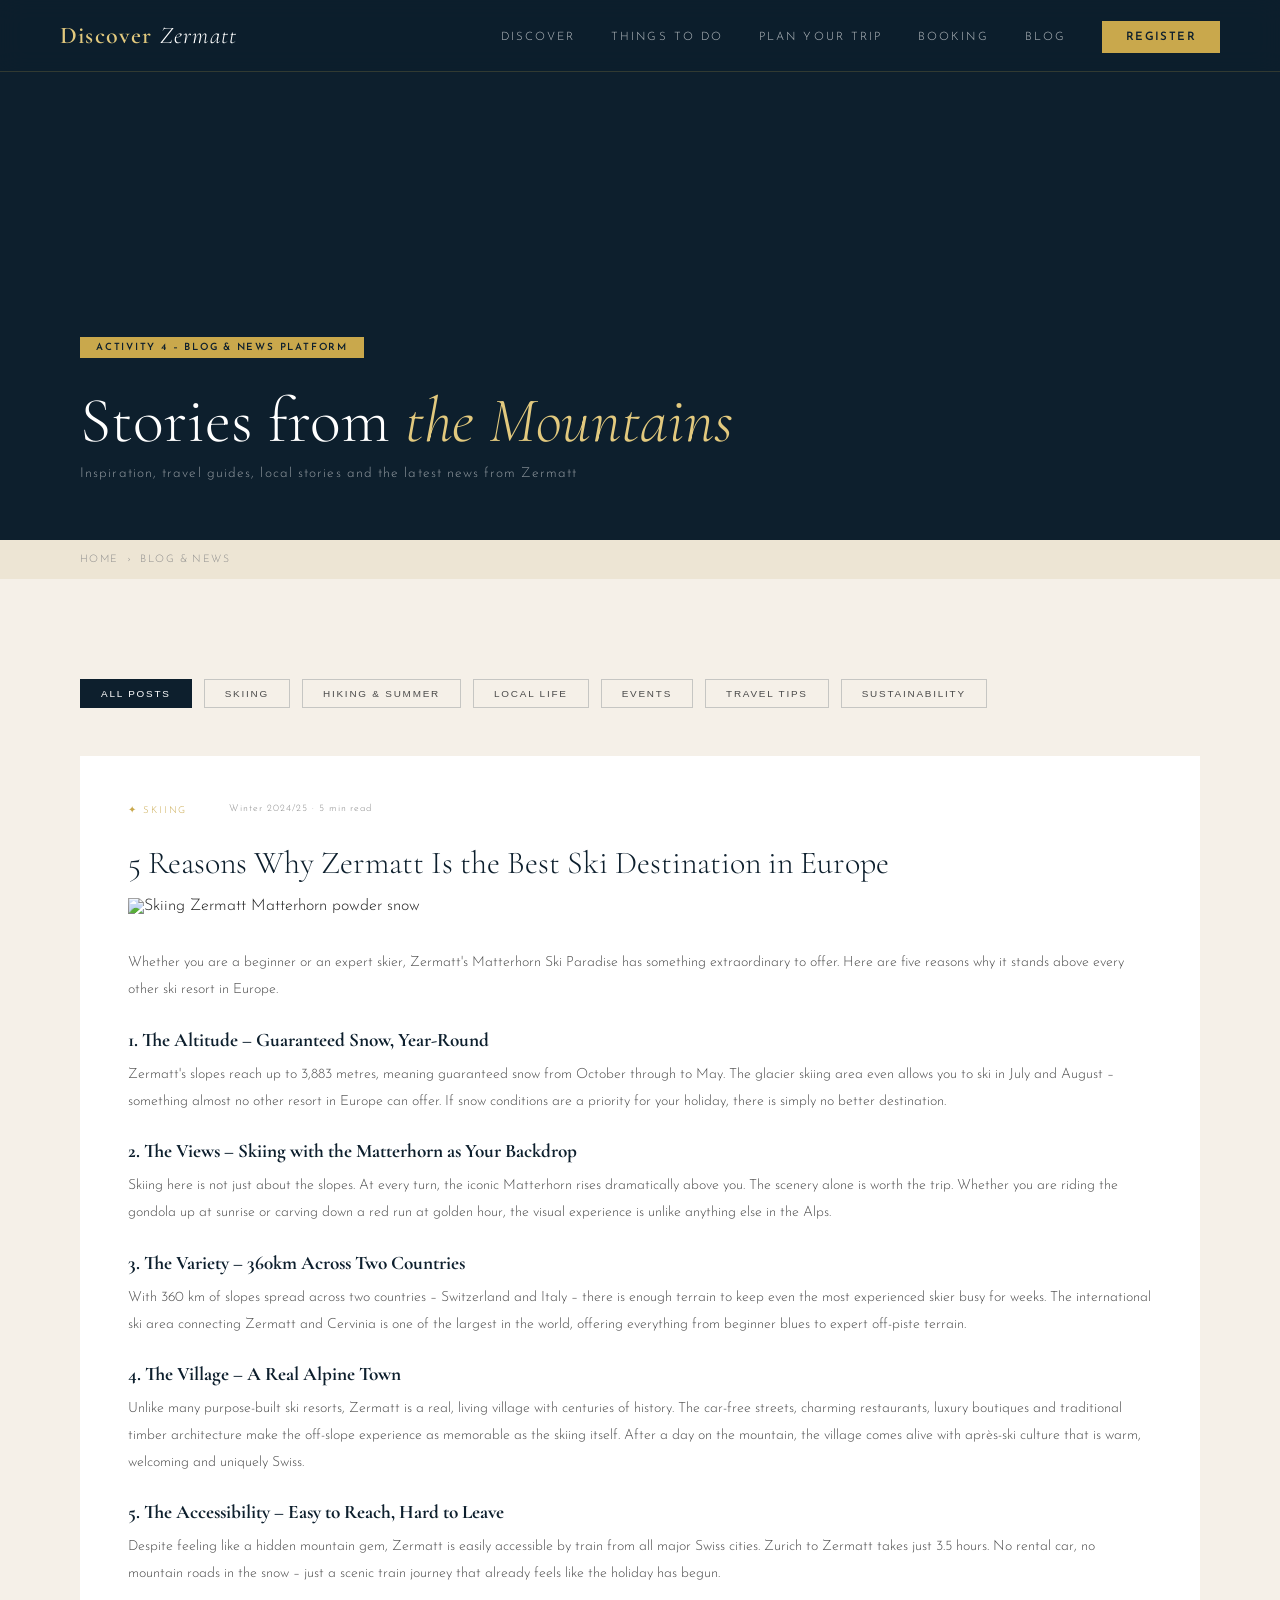
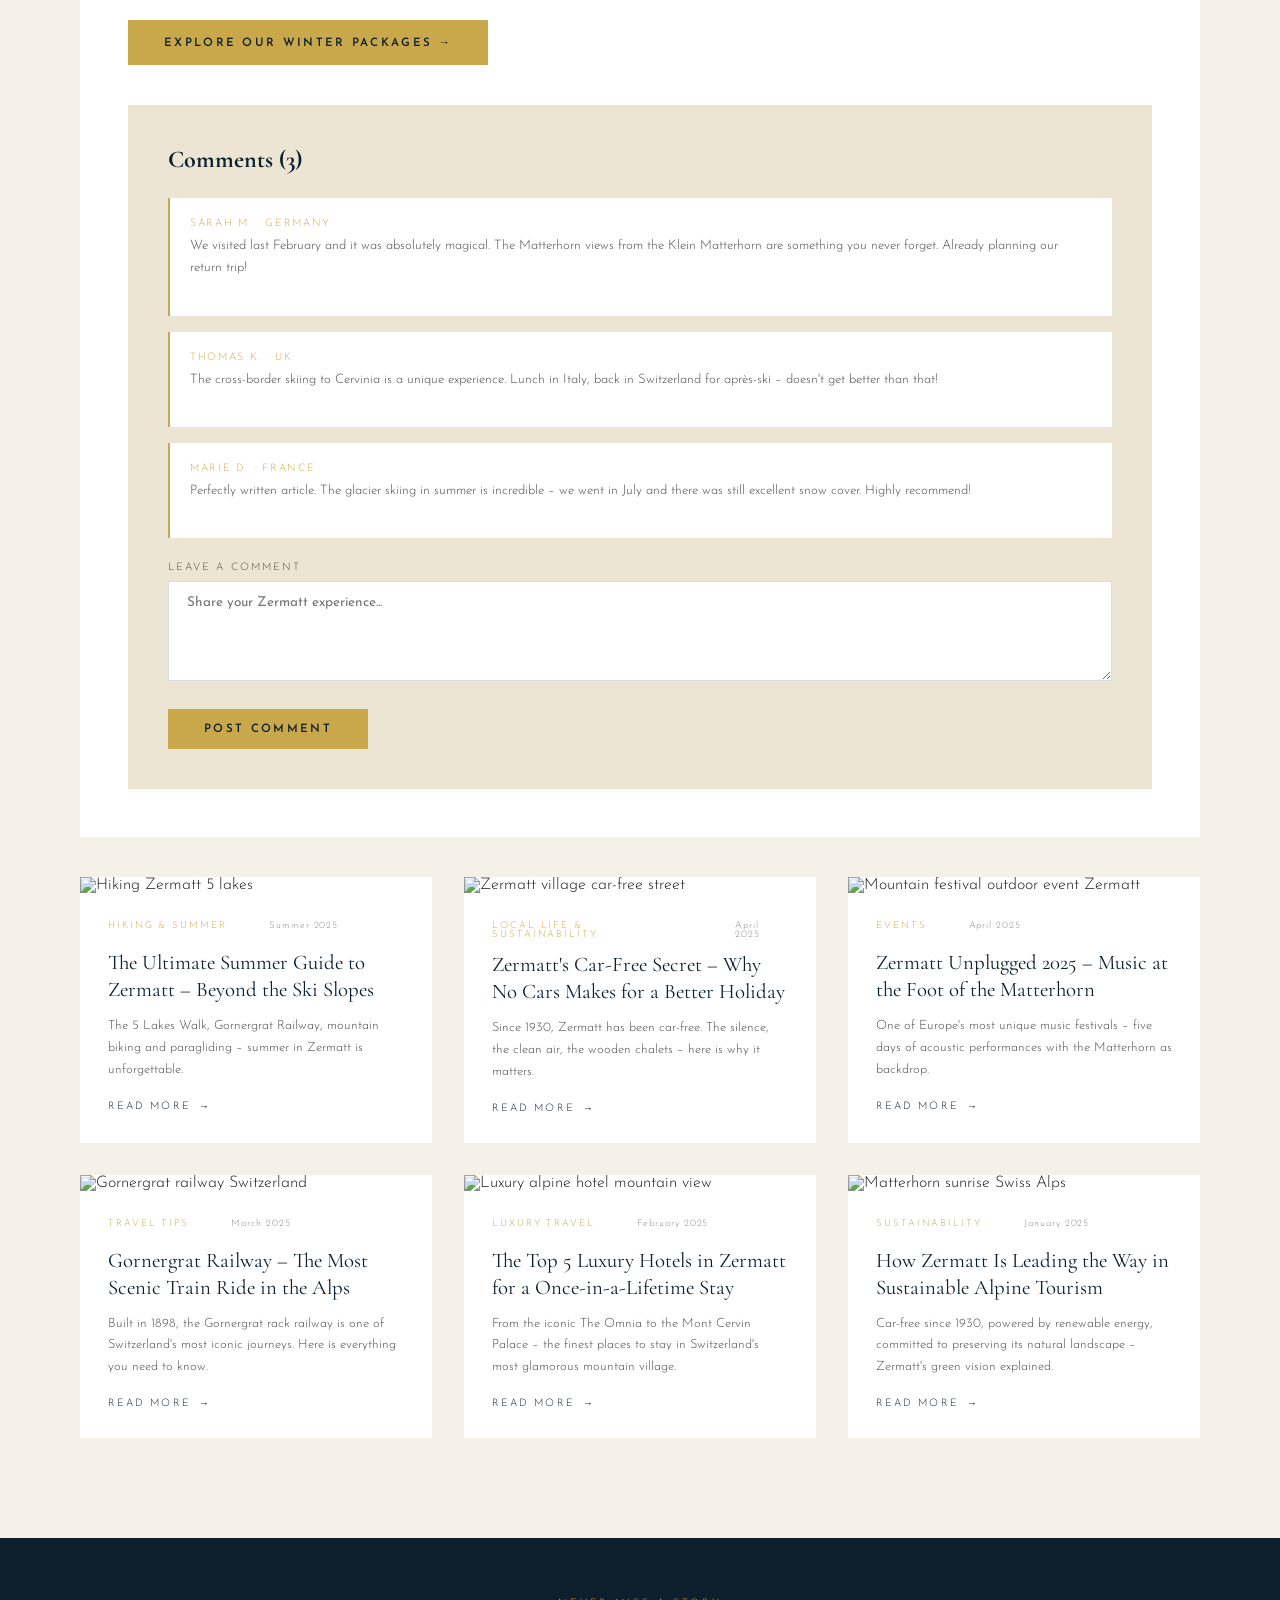
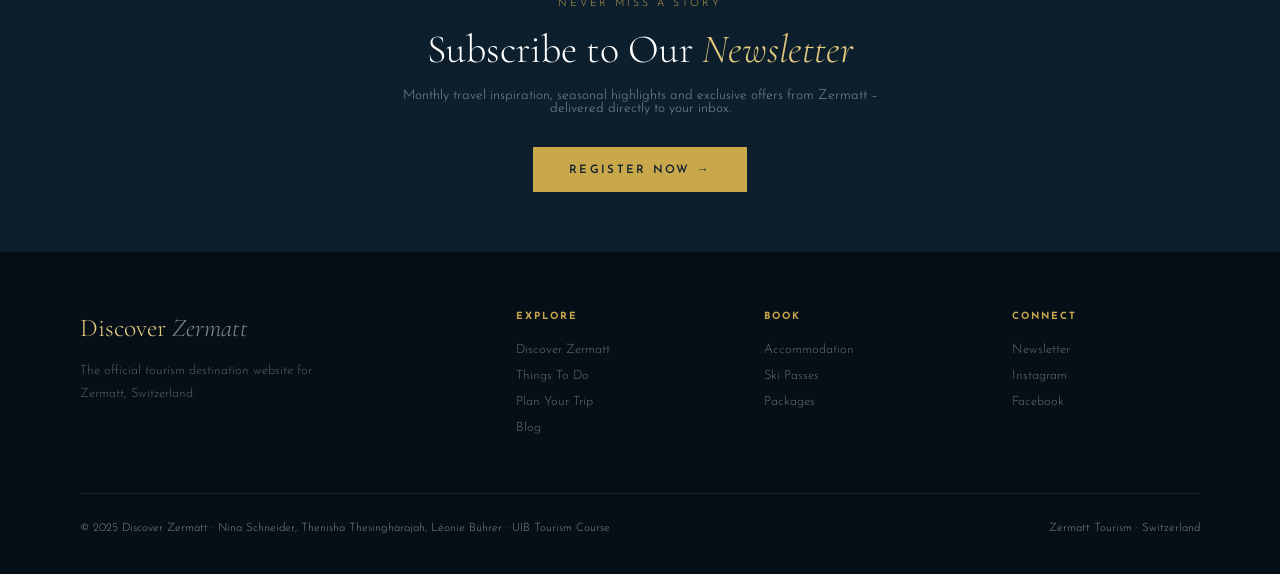
==== blog.html @ 34cbb81f "Add files via upload" ====
<!DOCTYPE html>
<html lang="en">
<head>
<meta charset="UTF-8">
<meta name="viewport" content="width=device-width, initial-scale=1.0">
<title>Blog & News – Discover Zermatt</title>
<meta name="description" content="Stories, travel guides and latest news from Zermatt. Skiing tips, hiking guides, local life and upcoming events at the foot of the Matterhorn.">
<link rel="stylesheet" href="style.css">
<style>
.blog-full { background: var(--white); padding: 48px; margin-bottom: 40px; }
.blog-full img { width: 100%; height: 380px; object-fit: cover; margin-bottom: 36px; }
.blog-full h2 { font-family: 'Cormorant Garamond', serif; font-size: 2rem; color: var(--navy); margin-bottom: 16px; line-height: 1.2; }
.blog-full .blog-meta { margin-bottom: 24px; }
.blog-full p { font-size: 0.88rem; color: var(--text-mid); line-height: 1.9; margin-bottom: 16px; max-width: none; }
.blog-full h4 { font-family: 'Cormorant Garamond', serif; font-size: 1.2rem; color: var(--navy); margin: 24px 0 10px; }
.comment-section { background: var(--cream-dark); padding: 40px; margin-top: 40px; }
.comment-section h3 { font-family: 'Cormorant Garamond', serif; font-size: 1.5rem; color: var(--navy); margin-bottom: 24px; }
.comment { padding: 20px; background: var(--white); margin-bottom: 16px; border-left: 2px solid var(--gold); }
.comment-author { font-size: 0.65rem; letter-spacing: 0.16em; text-transform: uppercase; color: var(--gold); margin-bottom: 6px; }
.comment p { font-size: 0.82rem; color: var(--text-mid); line-height: 1.7; max-width: none; }
.cat-filter { display: flex; gap: 12px; flex-wrap: wrap; margin-bottom: 48px; }
.cat-btn { padding: 8px 20px; font-size: 0.62rem; letter-spacing: 0.18em; text-transform: uppercase; border: 1px solid rgba(13,31,45,0.2); background: transparent; cursor: pointer; transition: all 0.3s; color: var(--text-mid); }
.cat-btn:hover, .cat-btn.active { background: var(--navy); color: var(--white); border-color: var(--navy); }
</style>
</head>
<body>

<nav>
  <a href="index.html" class="nav-logo">Discover <span>Zermatt</span></a>
  <ul class="nav-links">
    <li><a href="discover.html">Discover</a></li>
    <li><a href="things-to-do.html">Things To Do</a></li>
    <li><a href="plan.html">Plan Your Trip</a></li>
    <li><a href="booking.html">Booking</a></li>
    <li><a href="blog.html">Blog</a></li>
    <li><a href="register.html" class="nav-cta">Register</a></li>
  </ul>
</nav>

<div class="page-hero">
  <div class="page-hero-bg" style="background-image:url('https://images.unsplash.com/photo-1464822759023-fed622ff2c3b?w=1600&q=80');"></div>
  <div class="page-hero-overlay"></div>
  <div class="page-hero-content">
    <div class="activity-badge">Activity 4 – Blog & News Platform</div>
    <h1>Stories from <em>the Mountains</em></h1>
    <p>Inspiration, travel guides, local stories and the latest news from Zermatt</p>
  </div>
</div>

<div class="breadcrumb">
  <a href="index.html">Home</a><span>›</span>Blog & News
</div>

<section class="section section-cream">
  <!-- CATEGORY FILTERS -->
  <div class="cat-filter">
    <button class="cat-btn active">All Posts</button>
    <button class="cat-btn">Skiing</button>
    <button class="cat-btn">Hiking & Summer</button>
    <button class="cat-btn">Local Life</button>
    <button class="cat-btn">Events</button>
    <button class="cat-btn">Travel Tips</button>
    <button class="cat-btn">Sustainability</button>
  </div>

  <!-- FEATURED POST -->
  <div class="blog-full">
    <div class="blog-meta">
      <span class="blog-cat">✦ Skiing</span>&nbsp;&nbsp;
      <span class="blog-date">Winter 2024/25 · 5 min read</span>
    </div>
    <h2>5 Reasons Why Zermatt Is the Best Ski Destination in Europe</h2>
    <img src="https://images.unsplash.com/photo-1551698618-1dfe5d97d256?w=1200&q=80" alt="Skiing Zermatt Matterhorn powder snow">

    <p>Whether you are a beginner or an expert skier, Zermatt's Matterhorn Ski Paradise has something extraordinary to offer. Here are five reasons why it stands above every other ski resort in Europe.</p>

    <h4>1. The Altitude – Guaranteed Snow, Year-Round</h4>
    <p>Zermatt's slopes reach up to 3,883 metres, meaning guaranteed snow from October through to May. The glacier skiing area even allows you to ski in July and August – something almost no other resort in Europe can offer. If snow conditions are a priority for your holiday, there is simply no better destination.</p>

    <h4>2. The Views – Skiing with the Matterhorn as Your Backdrop</h4>
    <p>Skiing here is not just about the slopes. At every turn, the iconic Matterhorn rises dramatically above you. The scenery alone is worth the trip. Whether you are riding the gondola up at sunrise or carving down a red run at golden hour, the visual experience is unlike anything else in the Alps.</p>

    <h4>3. The Variety – 360km Across Two Countries</h4>
    <p>With 360 km of slopes spread across two countries – Switzerland and Italy – there is enough terrain to keep even the most experienced skier busy for weeks. The international ski area connecting Zermatt and Cervinia is one of the largest in the world, offering everything from beginner blues to expert off-piste terrain.</p>

    <h4>4. The Village – A Real Alpine Town</h4>
    <p>Unlike many purpose-built ski resorts, Zermatt is a real, living village with centuries of history. The car-free streets, charming restaurants, luxury boutiques and traditional timber architecture make the off-slope experience as memorable as the skiing itself. After a day on the mountain, the village comes alive with après-ski culture that is warm, welcoming and uniquely Swiss.</p>

    <h4>5. The Accessibility – Easy to Reach, Hard to Leave</h4>
    <p>Despite feeling like a hidden mountain gem, Zermatt is easily accessible by train from all major Swiss cities. Zurich to Zermatt takes just 3.5 hours. No rental car, no mountain roads in the snow – just a scenic train journey that already feels like the holiday has begun.</p>

    <br>
    <a href="booking.html" class="btn-primary">Explore Our Winter Packages →</a>

    <div class="comment-section">
      <h3>Comments (3)</h3>
      <div class="comment">
        <div class="comment-author">Sarah M. · Germany</div>
        <p>We visited last February and it was absolutely magical. The Matterhorn views from the Klein Matterhorn are something you never forget. Already planning our return trip!</p>
      </div>
      <div class="comment">
        <div class="comment-author">Thomas K. · UK</div>
        <p>The cross-border skiing to Cervinia is a unique experience. Lunch in Italy, back in Switzerland for après-ski – doesn't get better than that!</p>
      </div>
      <div class="comment">
        <div class="comment-author">Marie D. · France</div>
        <p>Perfectly written article. The glacier skiing in summer is incredible – we went in July and there was still excellent snow cover. Highly recommend!</p>
      </div>
      <div style="margin-top:24px;">
        <div class="form-group"><label style="color:var(--text-mid);">Leave a comment</label><textarea placeholder="Share your Zermatt experience..." style="height:100px;width:100%;padding:14px 18px;border:1px solid rgba(13,31,45,0.15);font-family:'Josefin Sans',sans-serif;font-size:0.85rem;outline:none;resize:vertical;"></textarea></div>
        <button class="btn-submit" style="max-width:200px;padding:14px 32px;">Post Comment</button>
      </div>
    </div>
  </div>

  <!-- BLOG GRID -->
  <div class="grid-3">
    <div class="blog-card">
      <img src="https://images.unsplash.com/photo-1464822759023-fed622ff2c3b?w=600&q=80" alt="Hiking Zermatt 5 lakes">
      <div class="blog-body">
        <div class="blog-meta"><span class="blog-cat">Hiking & Summer</span>&nbsp;&nbsp;<span class="blog-date">Summer 2025</span></div>
        <h3>The Ultimate Summer Guide to Zermatt – Beyond the Ski Slopes</h3>
        <p>The 5 Lakes Walk, Gornergrat Railway, mountain biking and paragliding – summer in Zermatt is unforgettable.</p>
        <a href="#" class="read-more">Read More</a>
      </div>
    </div>

    <div class="blog-card">
      <img src="https://images.unsplash.com/photo-1531210483974-4f8205d03263?w=600&q=80" alt="Zermatt village car-free street">
      <div class="blog-body">
        <div class="blog-meta"><span class="blog-cat">Local Life & Sustainability</span>&nbsp;&nbsp;<span class="blog-date">April 2025</span></div>
        <h3>Zermatt's Car-Free Secret – Why No Cars Makes for a Better Holiday</h3>
        <p>Since 1930, Zermatt has been car-free. The silence, the clean air, the wooden chalets – here is why it matters.</p>
        <a href="#" class="read-more">Read More</a>
      </div>
    </div>

    <div class="blog-card">
      <img src="https://images.unsplash.com/photo-1429962714451-bb934ecdc4ec?w=600&q=80" alt="Mountain festival outdoor event Zermatt">
      <div class="blog-body">
        <div class="blog-meta"><span class="blog-cat">Events</span>&nbsp;&nbsp;<span class="blog-date">April 2025</span></div>
        <h3>Zermatt Unplugged 2025 – Music at the Foot of the Matterhorn</h3>
        <p>One of Europe's most unique music festivals – five days of acoustic performances with the Matterhorn as backdrop.</p>
        <a href="#" class="read-more">Read More</a>
      </div>
    </div>

    <div class="blog-card">
      <img src="https://images.unsplash.com/photo-1544198365-f5d60b6d8190?w=600&q=80" alt="Gornergrat railway Switzerland">
      <div class="blog-body">
        <div class="blog-meta"><span class="blog-cat">Travel Tips</span>&nbsp;&nbsp;<span class="blog-date">March 2025</span></div>
        <h3>Gornergrat Railway – The Most Scenic Train Ride in the Alps</h3>
        <p>Built in 1898, the Gornergrat rack railway is one of Switzerland's most iconic journeys. Here is everything you need to know.</p>
        <a href="#" class="read-more">Read More</a>
      </div>
    </div>

    <div class="blog-card">
      <img src="https://images.unsplash.com/photo-1542314831-068cd1dbfeeb?w=600&q=80" alt="Luxury alpine hotel mountain view">
      <div class="blog-body">
        <div class="blog-meta"><span class="blog-cat">Luxury Travel</span>&nbsp;&nbsp;<span class="blog-date">February 2025</span></div>
        <h3>The Top 5 Luxury Hotels in Zermatt for a Once-in-a-Lifetime Stay</h3>
        <p>From the iconic The Omnia to the Mont Cervin Palace – the finest places to stay in Switzerland's most glamorous mountain village.</p>
        <a href="#" class="read-more">Read More</a>
      </div>
    </div>

    <div class="blog-card">
      <img src="https://images.unsplash.com/photo-1506905925346-21bda4d32df4?w=600&q=80" alt="Matterhorn sunrise Swiss Alps">
      <div class="blog-body">
        <div class="blog-meta"><span class="blog-cat">Sustainability</span>&nbsp;&nbsp;<span class="blog-date">January 2025</span></div>
        <h3>How Zermatt Is Leading the Way in Sustainable Alpine Tourism</h3>
        <p>Car-free since 1930, powered by renewable energy, committed to preserving its natural landscape – Zermatt's green vision explained.</p>
        <a href="#" class="read-more">Read More</a>
      </div>
    </div>
  </div>
</section>

<!-- NEWSLETTER SIGNUP IN BLOG -->
<section style="background:var(--navy);padding:60px 80px;text-align:center;">
  <div style="font-size:0.65rem;letter-spacing:0.28em;text-transform:uppercase;color:var(--gold);margin-bottom:16px;">Never Miss a Story</div>
  <h2 style="font-family:'Cormorant Garamond',serif;font-size:2.5rem;color:var(--white);font-weight:300;margin-bottom:16px;">Subscribe to Our <em style="font-style:italic;color:var(--gold-light);">Newsletter</em></h2>
  <p style="color:rgba(255,255,255,0.5);font-size:0.85rem;margin-bottom:32px;max-width:500px;margin-left:auto;margin-right:auto;">Monthly travel inspiration, seasonal highlights and exclusive offers from Zermatt – delivered directly to your inbox.</p>
  <a href="register.html" class="btn-primary">Register Now →</a>
</section>

<footer>
  <div class="footer-grid">
    <div><div class="footer-brand">Discover <span>Zermatt</span></div><p class="footer-desc">The official tourism destination website for Zermatt, Switzerland.</p></div>
    <div class="footer-col"><h4>Explore</h4><ul><li><a href="discover.html">Discover Zermatt</a></li><li><a href="things-to-do.html">Things To Do</a></li><li><a href="plan.html">Plan Your Trip</a></li><li><a href="blog.html">Blog</a></li></ul></div>
    <div class="footer-col"><h4>Book</h4><ul><li><a href="booking.html">Accommodation</a></li><li><a href="booking.html">Ski Passes</a></li><li><a href="booking.html">Packages</a></li></ul></div>
    <div class="footer-col"><h4>Connect</h4><ul><li><a href="register.html">Newsletter</a></li><li><a href="#">Instagram</a></li><li><a href="#">Facebook</a></li></ul></div>
  </div>
  <div class="footer-bottom">
    <span>© 2025 Discover Zermatt · Nina Schneider, Thenisha Thesingharajah, Léonie Bührer · UIB Tourism Course</span>
    <span>Zermatt Tourism · Switzerland</span>
  </div>
</footer>

<script>
document.querySelectorAll('.cat-btn').forEach(btn => {
  btn.addEventListener('click', function() {
    document.querySelectorAll('.cat-btn').forEach(b => b.classList.remove('active'));
    this.classList.add('active');
  });
});
</script>

</body>
</html>
---- style.css ----
@import url('https://fonts.googleapis.com/css2?family=Cormorant+Garamond:ital,wght@0,300;0,400;0,600;1,300;1,400&family=Josefin+Sans:wght@200;300;400;600&display=swap');

:root {
  --navy: #0d1f2d;
  --navy-mid: #1a3348;
  --navy-light: #254a66;
  --gold: #c9a84c;
  --gold-light: #e2c97e;
  --cream: #f5f0e8;
  --cream-dark: #ede5d4;
  --white: #ffffff;
  --text-dark: #1a1a1a;
  --text-mid: #4a4a4a;
  --text-light: #8a8a8a;
}

* { margin: 0; padding: 0; box-sizing: border-box; }

html { scroll-behavior: smooth; }

body {
  font-family: 'Josefin Sans', sans-serif;
  font-weight: 300;
  background: var(--cream);
  color: var(--text-dark);
  overflow-x: hidden;
}

/* NAV */
nav {
  position: fixed;
  top: 0; left: 0; right: 0;
  z-index: 1000;
  padding: 0 60px;
  height: 72px;
  display: flex;
  align-items: center;
  justify-content: space-between;
  background: rgba(13, 31, 45, 0.92);
  backdrop-filter: blur(12px);
  border-bottom: 1px solid rgba(201, 168, 76, 0.2);
}

.nav-logo {
  font-family: 'Cormorant Garamond', serif;
  font-size: 1.5rem;
  font-weight: 600;
  color: var(--gold-light);
  text-decoration: none;
  letter-spacing: 0.05em;
}

.nav-logo span {
  color: var(--white);
  font-weight: 300;
  font-style: italic;
}

.nav-links {
  display: flex;
  gap: 36px;
  list-style: none;
}

.nav-links a {
  color: rgba(255,255,255,0.75);
  text-decoration: none;
  font-size: 0.72rem;
  letter-spacing: 0.18em;
  text-transform: uppercase;
  transition: color 0.3s;
}

.nav-links a:hover { color: var(--gold-light); }

.nav-cta {
  background: var(--gold);
  color: var(--navy) !important;
  padding: 10px 24px;
  font-weight: 600 !important;
  letter-spacing: 0.12em !important;
  transition: background 0.3s !important;
}

.nav-cta:hover { background: var(--gold-light) !important; color: var(--navy) !important; }

/* HERO */
.hero {
  height: 100vh;
  min-height: 700px;
  position: relative;
  display: flex;
  align-items: center;
  overflow: hidden;
  background: var(--navy);
}

.hero-bg {
  position: absolute;
  inset: 0;
  background: url('https://images.unsplash.com/photo-1531210483974-4f8205d03263?w=1800&q=80') center/cover;
  opacity: 0.45;
  transform: scale(1.05);
  animation: slowZoom 20s ease-in-out infinite alternate;
}

@keyframes slowZoom {
  from { transform: scale(1.0); }
  to { transform: scale(1.08); }
}

.hero-overlay {
  position: absolute;
  inset: 0;
  background: linear-gradient(135deg, rgba(13,31,45,0.85) 0%, rgba(13,31,45,0.3) 60%, transparent 100%);
}

.hero-content {
  position: relative;
  z-index: 2;
  padding: 0 80px;
  max-width: 750px;
  animation: fadeUp 1.2s ease both;
}

@keyframes fadeUp {
  from { opacity: 0; transform: translateY(40px); }
  to { opacity: 1; transform: translateY(0); }
}

.hero-label {
  font-size: 0.7rem;
  letter-spacing: 0.28em;
  text-transform: uppercase;
  color: var(--gold);
  margin-bottom: 20px;
  display: flex;
  align-items: center;
  gap: 12px;
}

.hero-label::before {
  content: '';
  display: block;
  width: 40px;
  height: 1px;
  background: var(--gold);
}

.hero h1 {
  font-family: 'Cormorant Garamond', serif;
  font-size: clamp(3.5rem, 7vw, 6rem);
  font-weight: 300;
  color: var(--white);
  line-height: 1.0;
  margin-bottom: 8px;
}

.hero h1 em {
  font-style: italic;
  color: var(--gold-light);
}

.hero-sub {
  font-family: 'Cormorant Garamond', serif;
  font-size: 1.3rem;
  color: rgba(255,255,255,0.6);
  font-style: italic;
  margin-bottom: 36px;
  letter-spacing: 0.06em;
}

.hero-tags {
  display: flex;
  gap: 16px;
  margin-bottom: 48px;
  flex-wrap: wrap;
}

.hero-tag {
  font-size: 0.65rem;
  letter-spacing: 0.2em;
  text-transform: uppercase;
  color: rgba(255,255,255,0.55);
  border: 1px solid rgba(255,255,255,0.2);
  padding: 7px 16px;
}

.btn-primary {
  display: inline-flex;
  align-items: center;
  gap: 12px;
  background: var(--gold);
  color: var(--navy);
  padding: 16px 36px;
  font-family: 'Josefin Sans', sans-serif;
  font-size: 0.72rem;
  font-weight: 600;
  letter-spacing: 0.2em;
  text-transform: uppercase;
  text-decoration: none;
  transition: all 0.3s;
}

.btn-primary:hover {
  background: var(--gold-light);
  transform: translateX(4px);
}

.btn-secondary {
  display: inline-flex;
  align-items: center;
  gap: 12px;
  background: transparent;
  color: var(--white);
  padding: 16px 36px;
  font-family: 'Josefin Sans', sans-serif;
  font-size: 0.72rem;
  font-weight: 400;
  letter-spacing: 0.2em;
  text-transform: uppercase;
  text-decoration: none;
  border: 1px solid rgba(255,255,255,0.4);
  transition: all 0.3s;
}

.btn-secondary:hover {
  border-color: var(--gold);
  color: var(--gold-light);
}

.hero-scroll {
  position: absolute;
  bottom: 40px;
  left: 80px;
  display: flex;
  align-items: center;
  gap: 16px;
  color: rgba(255,255,255,0.4);
  font-size: 0.62rem;
  letter-spacing: 0.24em;
  text-transform: uppercase;
  z-index: 2;
}

.scroll-line {
  width: 1px;
  height: 40px;
  background: rgba(255,255,255,0.3);
  animation: scrollAnim 2s ease-in-out infinite;
}

@keyframes scrollAnim {
  0%, 100% { transform: scaleY(1); opacity: 0.3; }
  50% { transform: scaleY(0.6); opacity: 0.8; }
}

/* SECTIONS */
.section {
  padding: 100px 80px;
}

.section-sm {
  padding: 60px 80px;
}

.section-dark {
  background: var(--navy);
  color: var(--white);
}

.section-mid {
  background: var(--navy-mid);
  color: var(--white);
}

.section-cream {
  background: var(--cream);
}

.section-cream-dark {
  background: var(--cream-dark);
}

.section-label {
  font-size: 0.65rem;
  letter-spacing: 0.28em;
  text-transform: uppercase;
  color: var(--gold);
  margin-bottom: 16px;
  display: flex;
  align-items: center;
  gap: 12px;
}

.section-label::before {
  content: '';
  display: block;
  width: 32px;
  height: 1px;
  background: var(--gold);
}

.section h2 {
  font-family: 'Cormorant Garamond', serif;
  font-size: clamp(2.2rem, 4vw, 3.5rem);
  font-weight: 300;
  line-height: 1.1;
  margin-bottom: 24px;
}

.section h2 em {
  font-style: italic;
  color: var(--gold);
}

.section-dark h2 em { color: var(--gold-light); }

.section p {
  font-size: 0.9rem;
  line-height: 1.9;
  color: var(--text-mid);
  max-width: 660px;
  margin-bottom: 16px;
}

.section-dark p, .section-mid p { color: rgba(255,255,255,0.65); }

/* GRID LAYOUTS */
.grid-2 {
  display: grid;
  grid-template-columns: 1fr 1fr;
  gap: 60px;
  align-items: center;
}

.grid-3 {
  display: grid;
  grid-template-columns: repeat(3, 1fr);
  gap: 32px;
}

.grid-4 {
  display: grid;
  grid-template-columns: repeat(4, 1fr);
  gap: 24px;
}

/* CARDS */
.card {
  background: var(--white);
  overflow: hidden;
  transition: transform 0.3s, box-shadow 0.3s;
}

.card:hover {
  transform: translateY(-6px);
  box-shadow: 0 20px 60px rgba(13,31,45,0.12);
}

.card-img {
  width: 100%;
  height: 220px;
  object-fit: cover;
  display: block;
}

.card-body {
  padding: 28px;
}

.card-label {
  font-size: 0.62rem;
  letter-spacing: 0.22em;
  text-transform: uppercase;
  color: var(--gold);
  margin-bottom: 10px;
}

.card h3 {
  font-family: 'Cormorant Garamond', serif;
  font-size: 1.4rem;
  font-weight: 400;
  margin-bottom: 12px;
  color: var(--navy);
}

.card p {
  font-size: 0.82rem;
  line-height: 1.7;
  color: var(--text-mid);
  max-width: none;
}

.card-dark {
  background: var(--navy-mid);
}

.card-dark h3 { color: var(--white); }
.card-dark p { color: rgba(255,255,255,0.6); }

/* IMAGE with GOLD FRAME effect */
.img-frame {
  position: relative;
}

.img-frame img {
  width: 100%;
  height: 500px;
  object-fit: cover;
  display: block;
}

.img-frame::before {
  content: '';
  position: absolute;
  top: -16px;
  left: -16px;
  right: 16px;
  bottom: 16px;
  border: 1px solid var(--gold);
  z-index: -1;
  opacity: 0.4;
}

/* DIVIDER */
.gold-divider {
  width: 60px;
  height: 1px;
  background: var(--gold);
  margin: 32px 0;
}

/* BOOKING BOXES */
.booking-box {
  background: var(--white);
  border-left: 3px solid var(--gold);
  padding: 32px;
  margin-bottom: 24px;
}

.booking-box h3 {
  font-family: 'Cormorant Garamond', serif;
  font-size: 1.4rem;
  color: var(--navy);
  margin-bottom: 12px;
}

.booking-box p {
  font-size: 0.85rem;
  color: var(--text-mid);
  line-height: 1.7;
  margin-bottom: 16px;
}

.btn-book {
  display: inline-flex;
  align-items: center;
  gap: 8px;
  background: var(--navy);
  color: var(--white);
  padding: 12px 28px;
  font-size: 0.68rem;
  letter-spacing: 0.18em;
  text-transform: uppercase;
  text-decoration: none;
  transition: background 0.3s;
}

.btn-book:hover { background: var(--gold); color: var(--navy); }

/* PACKAGE CARDS */
.package-card {
  background: var(--navy-mid);
  color: var(--white);
  padding: 40px 32px;
  position: relative;
  overflow: hidden;
  transition: transform 0.3s;
}

.package-card:hover { transform: translateY(-6px); }

.package-card::before {
  content: '';
  position: absolute;
  top: 0; left: 0; right: 0;
  height: 3px;
  background: var(--gold);
}

.package-card.featured::before {
  background: linear-gradient(90deg, var(--gold), var(--gold-light));
}

.package-name {
  font-size: 0.62rem;
  letter-spacing: 0.24em;
  text-transform: uppercase;
  color: var(--gold);
  margin-bottom: 16px;
}

.package-card h3 {
  font-family: 'Cormorant Garamond', serif;
  font-size: 1.5rem;
  color: var(--white);
  margin-bottom: 20px;
}

.package-price {
  font-family: 'Cormorant Garamond', serif;
  font-size: 2.2rem;
  color: var(--gold-light);
  margin-bottom: 24px;
}

.package-price span {
  font-family: 'Josefin Sans', sans-serif;
  font-size: 0.75rem;
  color: rgba(255,255,255,0.5);
  letter-spacing: 0.1em;
}

.package-features {
  list-style: none;
  margin-bottom: 32px;
}

.package-features li {
  font-size: 0.8rem;
  color: rgba(255,255,255,0.65);
  padding: 8px 0;
  border-bottom: 1px solid rgba(255,255,255,0.08);
  display: flex;
  align-items: center;
  gap: 10px;
}

.package-features li::before {
  content: '✦';
  color: var(--gold);
  font-size: 0.55rem;
}

/* FORM */
.form-group {
  margin-bottom: 24px;
}

.form-group label {
  display: block;
  font-size: 0.65rem;
  letter-spacing: 0.2em;
  text-transform: uppercase;
  color: var(--text-mid);
  margin-bottom: 8px;
}

.form-group input,
.form-group select,
.form-group textarea {
  width: 100%;
  padding: 14px 18px;
  background: var(--white);
  border: 1px solid rgba(13,31,45,0.15);
  font-family: 'Josefin Sans', sans-serif;
  font-size: 0.85rem;
  color: var(--text-dark);
  outline: none;
  transition: border-color 0.3s;
}

.form-group input:focus,
.form-group select:focus,
.form-group textarea:focus {
  border-color: var(--gold);
}

.form-grid-2 {
  display: grid;
  grid-template-columns: 1fr 1fr;
  gap: 20px;
}

.checkbox-group {
  display: flex;
  flex-wrap: wrap;
  gap: 10px;
}

.checkbox-item {
  display: flex;
  align-items: center;
  gap: 8px;
  font-size: 0.78rem;
  cursor: pointer;
}

.checkbox-item input { width: auto; }

.btn-submit {
  background: var(--gold);
  color: var(--navy);
  padding: 18px 48px;
  font-family: 'Josefin Sans', sans-serif;
  font-size: 0.72rem;
  font-weight: 600;
  letter-spacing: 0.2em;
  text-transform: uppercase;
  border: none;
  cursor: pointer;
  transition: all 0.3s;
  width: 100%;
}

.btn-submit:hover { background: var(--gold-light); }

/* BLOG */
.blog-card {
  background: var(--white);
  overflow: hidden;
  transition: transform 0.3s;
}

.blog-card:hover { transform: translateY(-4px); }

.blog-card img {
  width: 100%;
  height: 240px;
  object-fit: cover;
}

.blog-body {
  padding: 28px;
}

.blog-meta {
  display: flex;
  gap: 16px;
  margin-bottom: 12px;
}

.blog-cat {
  font-size: 0.6rem;
  letter-spacing: 0.2em;
  text-transform: uppercase;
  color: var(--gold);
}

.blog-date {
  font-size: 0.6rem;
  letter-spacing: 0.1em;
  color: var(--text-light);
}

.blog-card h3 {
  font-family: 'Cormorant Garamond', serif;
  font-size: 1.3rem;
  font-weight: 400;
  color: var(--navy);
  margin-bottom: 12px;
  line-height: 1.3;
}

.blog-card p {
  font-size: 0.8rem;
  color: var(--text-mid);
  line-height: 1.7;
  margin-bottom: 20px;
}

.read-more {
  font-size: 0.65rem;
  letter-spacing: 0.2em;
  text-transform: uppercase;
  color: var(--navy);
  text-decoration: none;
  display: flex;
  align-items: center;
  gap: 8px;
  transition: color 0.3s;
}

.read-more:hover { color: var(--gold); }
.read-more::after { content: '→'; }

/* PRICE TABLE */
.price-table {
  width: 100%;
  border-collapse: collapse;
  font-size: 0.85rem;
}

.price-table th {
  background: var(--navy);
  color: var(--gold-light);
  padding: 14px 20px;
  text-align: left;
  font-size: 0.65rem;
  letter-spacing: 0.18em;
  text-transform: uppercase;
  font-weight: 400;
}

.price-table td {
  padding: 14px 20px;
  border-bottom: 1px solid rgba(13,31,45,0.08);
  color: var(--text-mid);
}

.price-table tr:nth-child(even) td { background: rgba(13,31,45,0.02); }

.price-highlight {
  color: var(--navy);
  font-weight: 600;
}

/* STATS BAR */
.stats-bar {
  display: grid;
  grid-template-columns: repeat(4, 1fr);
  background: var(--gold);
}

.stat {
  padding: 40px 32px;
  text-align: center;
  border-right: 1px solid rgba(13,31,45,0.1);
}

.stat:last-child { border-right: none; }

.stat-number {
  font-family: 'Cormorant Garamond', serif;
  font-size: 3rem;
  font-weight: 600;
  color: var(--navy);
  line-height: 1;
  margin-bottom: 8px;
}

.stat-label {
  font-size: 0.65rem;
  letter-spacing: 0.18em;
  text-transform: uppercase;
  color: rgba(13,31,45,0.6);
}

/* FOOTER */
footer {
  background: #060f17;
  color: rgba(255,255,255,0.5);
  padding: 60px 80px 40px;
}

.footer-grid {
  display: grid;
  grid-template-columns: 2fr 1fr 1fr 1fr;
  gap: 60px;
  margin-bottom: 48px;
}

.footer-brand {
  font-family: 'Cormorant Garamond', serif;
  font-size: 1.6rem;
  color: var(--gold-light);
  margin-bottom: 16px;
}

.footer-brand span { color: rgba(255,255,255,0.5); font-style: italic; font-weight: 300; }

.footer-desc {
  font-size: 0.8rem;
  line-height: 1.8;
  color: rgba(255,255,255,0.35);
  max-width: 280px;
}

.footer-col h4 {
  font-size: 0.62rem;
  letter-spacing: 0.2em;
  text-transform: uppercase;
  color: var(--gold);
  margin-bottom: 20px;
}

.footer-col ul { list-style: none; }

.footer-col ul li {
  margin-bottom: 10px;
}

.footer-col ul a {
  color: rgba(255,255,255,0.4);
  text-decoration: none;
  font-size: 0.8rem;
  transition: color 0.3s;
}

.footer-col ul a:hover { color: var(--gold-light); }

.footer-bottom {
  border-top: 1px solid rgba(255,255,255,0.08);
  padding-top: 28px;
  display: flex;
  justify-content: space-between;
  align-items: center;
  font-size: 0.72rem;
}

/* PAGE HERO (smaller) */
.page-hero {
  height: 60vh;
  min-height: 400px;
  position: relative;
  display: flex;
  align-items: flex-end;
  padding-bottom: 60px;
  overflow: hidden;
  background: var(--navy);
}

.page-hero-bg {
  position: absolute;
  inset: 0;
  background-size: cover;
  background-position: center;
  opacity: 0.4;
}

.page-hero-overlay {
  position: absolute;
  inset: 0;
  background: linear-gradient(to top, rgba(13,31,45,0.9) 0%, rgba(13,31,45,0.2) 100%);
}

.page-hero-content {
  position: relative;
  z-index: 2;
  padding: 0 80px;
  animation: fadeUp 0.8s ease both;
}

.page-hero-content h1 {
  font-family: 'Cormorant Garamond', serif;
  font-size: clamp(2.5rem, 5vw, 4.5rem);
  font-weight: 300;
  color: var(--white);
  margin-bottom: 8px;
}

.page-hero-content h1 em {
  font-style: italic;
  color: var(--gold-light);
}

.page-hero-content p {
  font-size: 0.85rem;
  color: rgba(255,255,255,0.55);
  letter-spacing: 0.08em;
  max-width: none;
}

/* BREADCRUMB */
.breadcrumb {
  background: var(--cream-dark);
  padding: 14px 80px;
  font-size: 0.65rem;
  letter-spacing: 0.14em;
  text-transform: uppercase;
  color: var(--text-light);
}

.breadcrumb a {
  color: var(--text-light);
  text-decoration: none;
}

.breadcrumb a:hover { color: var(--gold); }

.breadcrumb span { margin: 0 8px; }

/* HIGHLIGHT BOX */
.highlight-box {
  background: var(--navy);
  color: var(--white);
  padding: 48px;
  position: relative;
}

.highlight-box::before {
  content: '';
  position: absolute;
  top: 0; left: 0;
  width: 4px;
  height: 100%;
  background: var(--gold);
}

.highlight-box h3 {
  font-family: 'Cormorant Garamond', serif;
  font-size: 1.6rem;
  margin-bottom: 16px;
  color: var(--gold-light);
}

.highlight-box p {
  color: rgba(255,255,255,0.65);
  font-size: 0.85rem;
  line-height: 1.8;
}

/* ACTIVITY BADGE */
.activity-badge {
  display: inline-flex;
  align-items: center;
  gap: 8px;
  background: var(--gold);
  color: var(--navy);
  padding: 6px 16px;
  font-size: 0.62rem;
  font-weight: 600;
  letter-spacing: 0.18em;
  text-transform: uppercase;
  margin-bottom: 24px;
}

/* LIST STYLED */
.styled-list {
  list-style: none;
  padding: 0;
}

.styled-list li {
  padding: 12px 0;
  border-bottom: 1px solid rgba(13,31,45,0.08);
  font-size: 0.85rem;
  color: var(--text-mid);
  display: flex;
  align-items: flex-start;
  gap: 12px;
  line-height: 1.6;
}

.styled-list li::before {
  content: '✦';
  color: var(--gold);
  font-size: 0.55rem;
  margin-top: 4px;
  flex-shrink: 0;
}

.section-dark .styled-list li {
  border-bottom-color: rgba(255,255,255,0.08);
  color: rgba(255,255,255,0.65);
}

/* RESPONSIVE */
@media (max-width: 1024px) {
  nav { padding: 0 32px; }
  .hero-content { padding: 0 40px; }
  .section { padding: 80px 40px; }
  .section-sm { padding: 48px 40px; }
  .page-hero-content { padding: 0 40px; }
  .breadcrumb { padding: 14px 40px; }
  .grid-2 { grid-template-columns: 1fr; gap: 40px; }
  .grid-3 { grid-template-columns: 1fr 1fr; }
  .grid-4 { grid-template-columns: 1fr 1fr; }
  .stats-bar { grid-template-columns: repeat(2, 1fr); }
  .footer-grid { grid-template-columns: 1fr 1fr; gap: 40px; }
  .nav-links { display: none; }
}

@media (max-width: 640px) {
  .hero-content { padding: 0 24px; }
  .section { padding: 60px 24px; }
  .grid-3 { grid-template-columns: 1fr; }
  .grid-4 { grid-template-columns: 1fr; }
  .form-grid-2 { grid-template-columns: 1fr; }
  .stats-bar { grid-template-columns: 1fr 1fr; }
  .footer-grid { grid-template-columns: 1fr; }
  .footer-bottom { flex-direction: column; gap: 12px; text-align: center; }
}
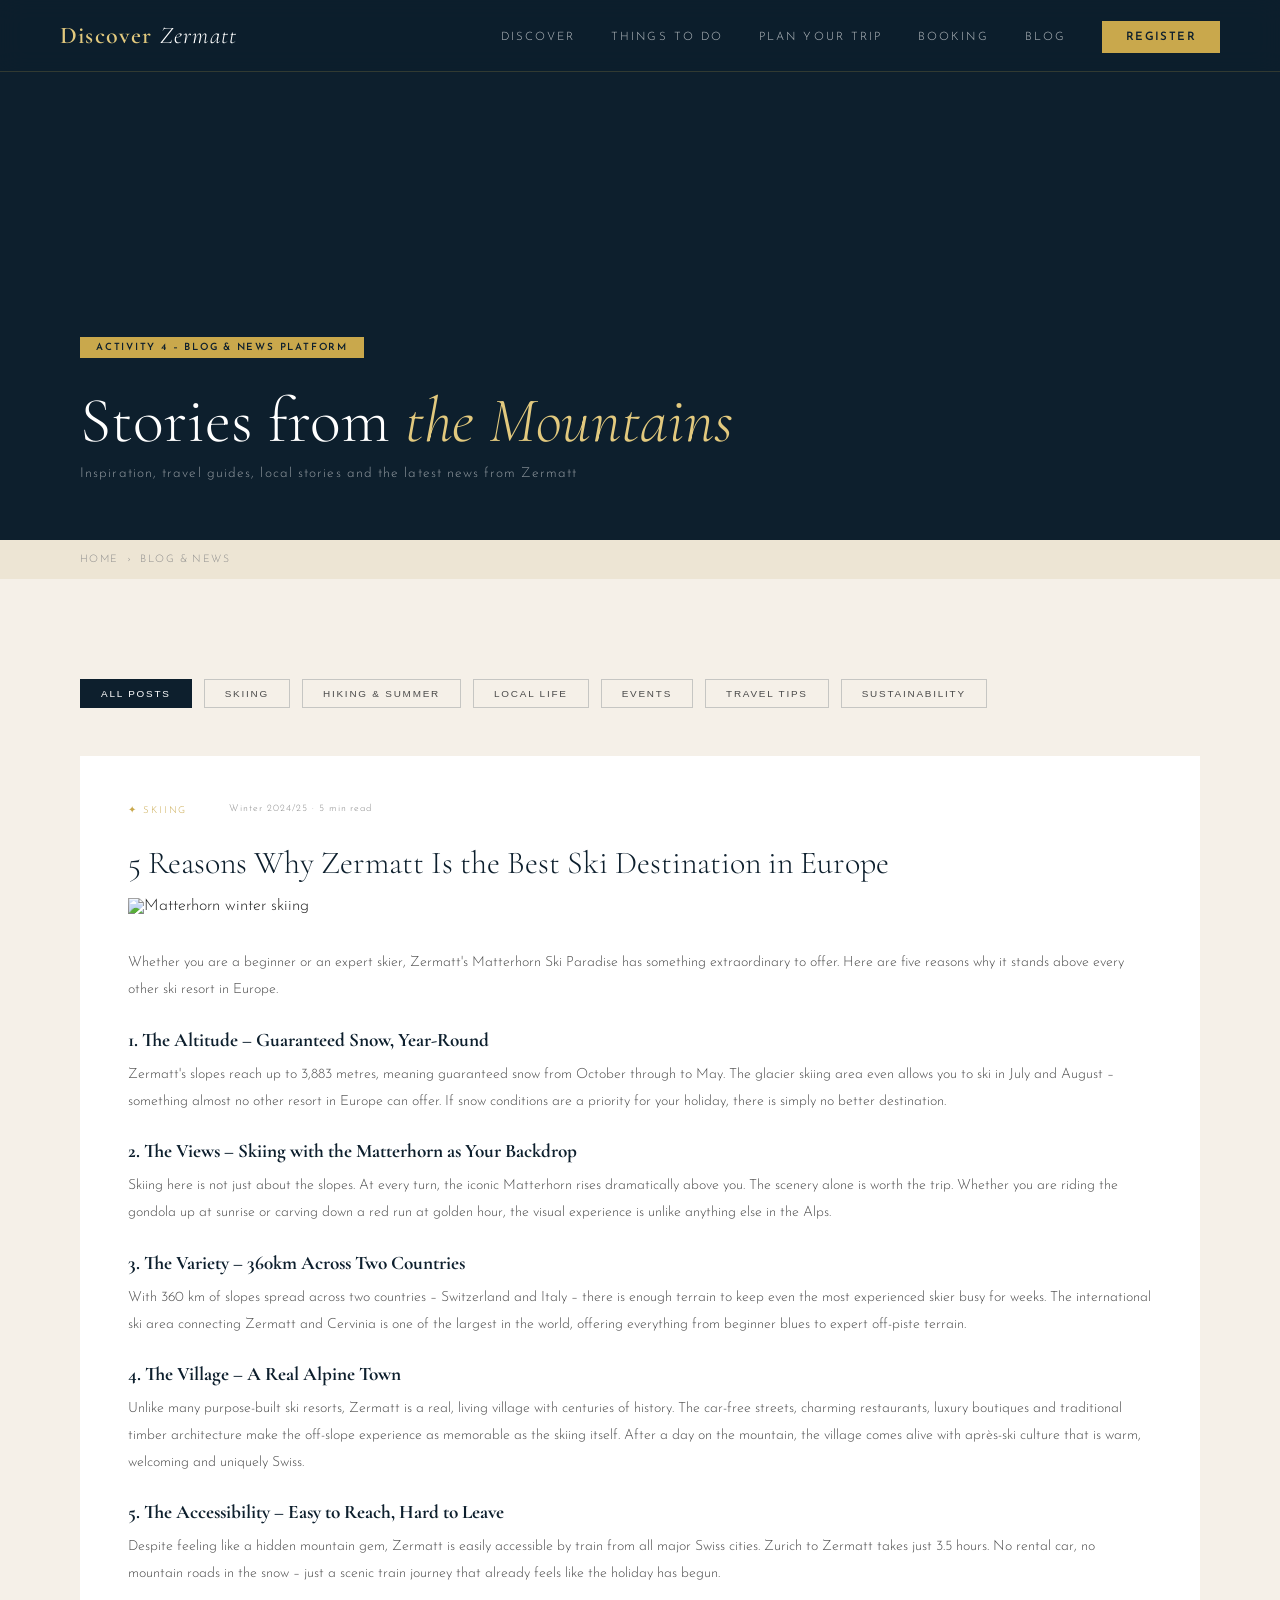
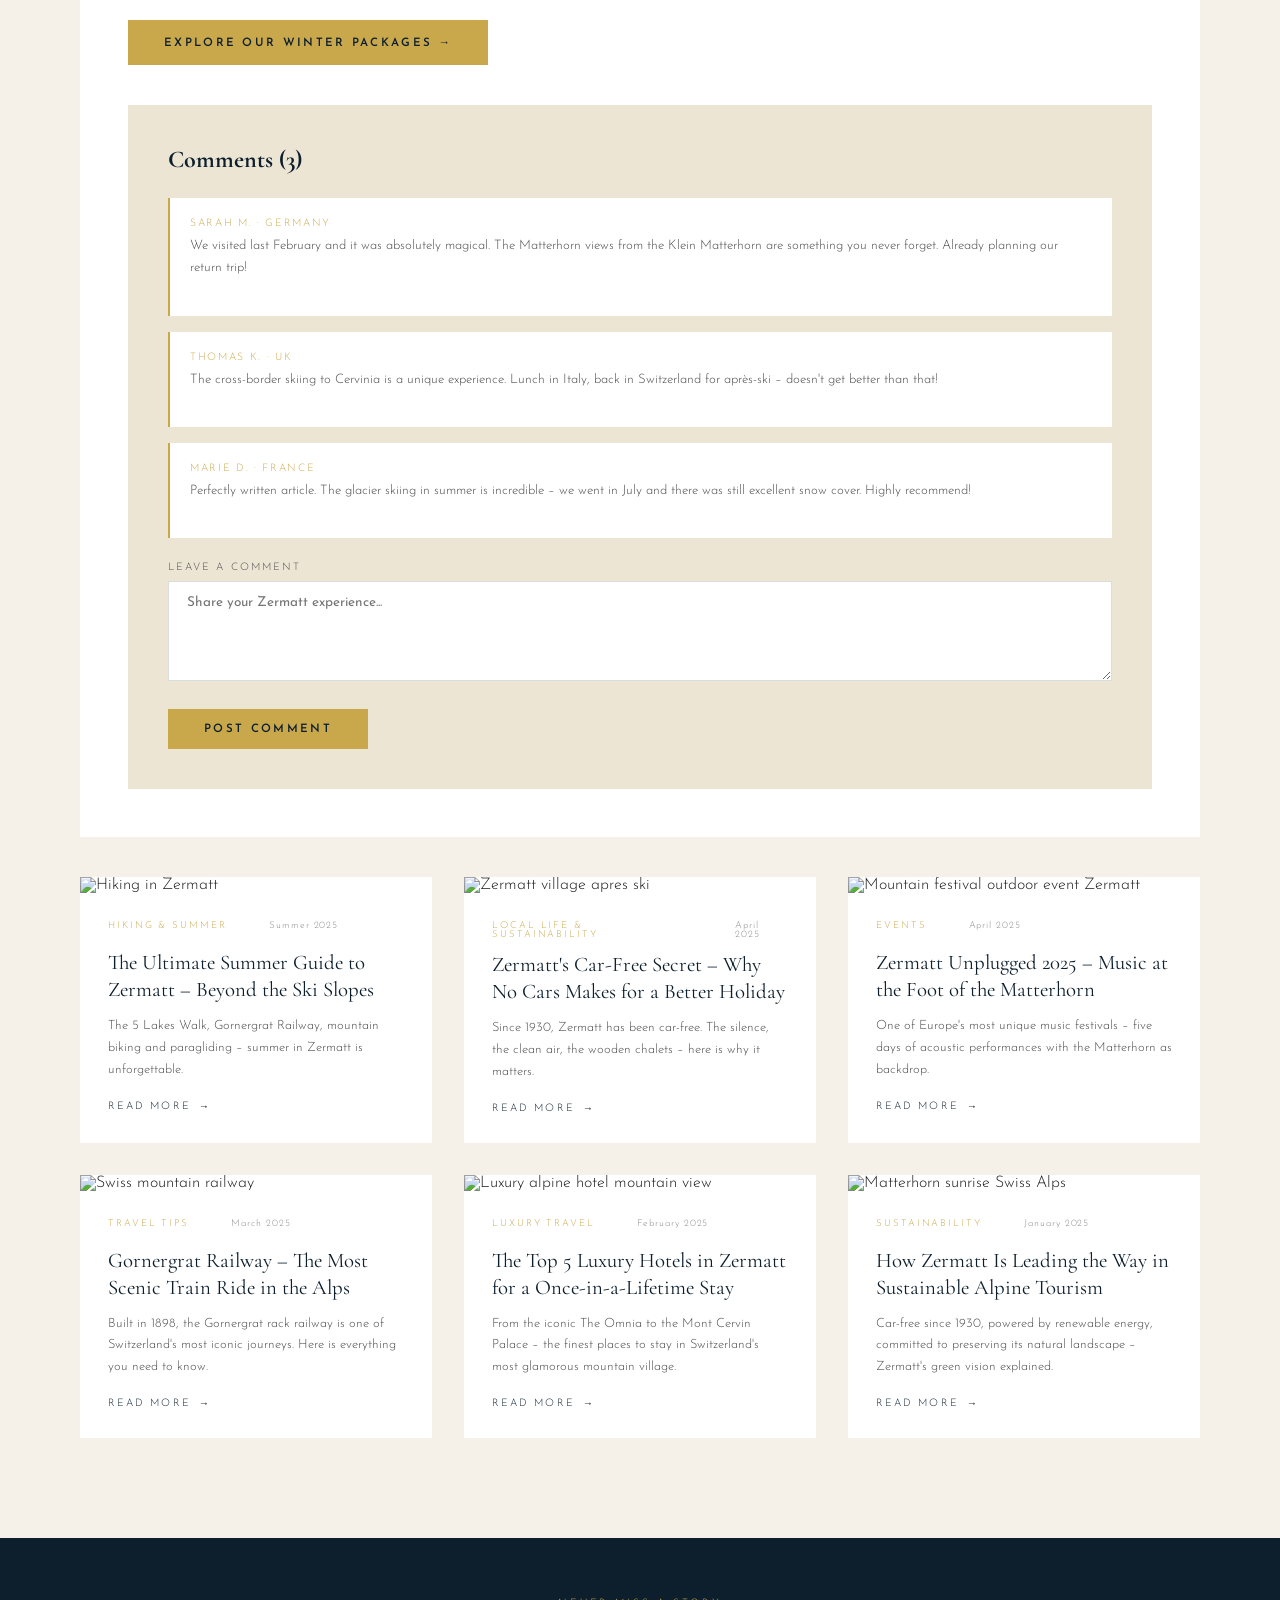
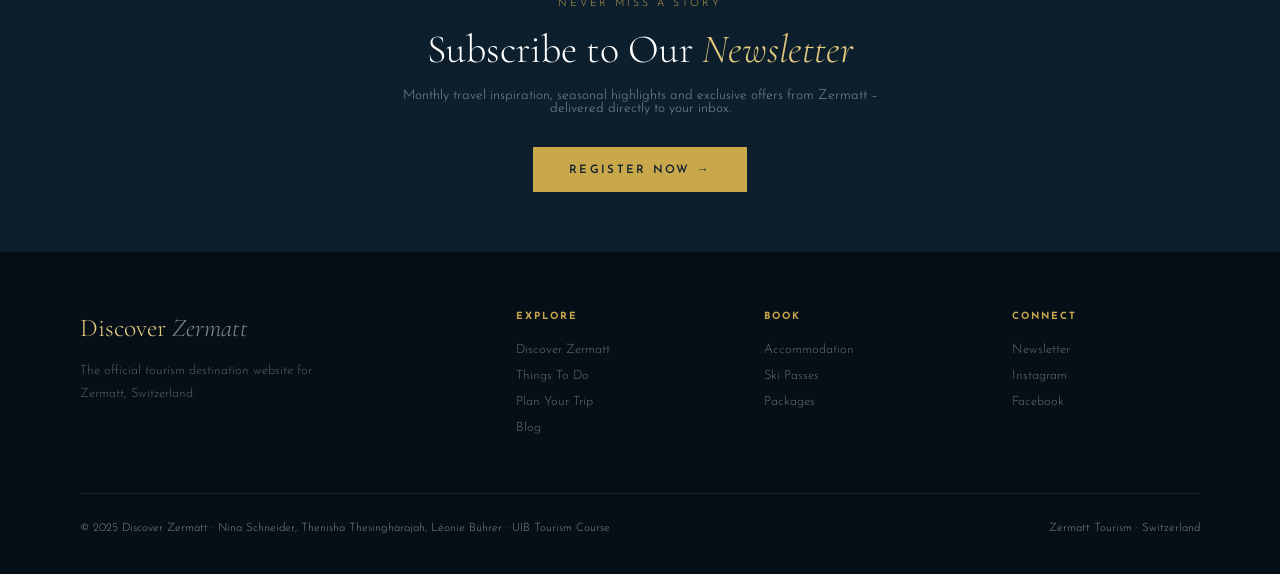
==== commit cd9360ec: "Add files via upload" ====
--- a/blog.html
+++ b/blog.html
@@ -38,7 +38,7 @@
 </nav>
 
 <div class="page-hero">
-  <div class="page-hero-bg" style="background-image:url('https://images.unsplash.com/photo-1464822759023-fed622ff2c3b?w=1600&q=80');"></div>
+  <div class="page-hero-bg" style="background-image:url('images/hiker.jpeg');"></div>
   <div class="page-hero-overlay"></div>
   <div class="page-hero-content">
     <div class="activity-badge">Activity 4 – Blog & News Platform</div>
@@ -70,7 +70,7 @@
       <span class="blog-date">Winter 2024/25 · 5 min read</span>
     </div>
     <h2>5 Reasons Why Zermatt Is the Best Ski Destination in Europe</h2>
-    <img src="https://images.unsplash.com/photo-1551698618-1dfe5d97d256?w=1200&q=80" alt="Skiing Zermatt Matterhorn powder snow">
+    <img src="images/matterhorn-winter.jpeg" alt="Matterhorn winter skiing">
 
     <p>Whether you are a beginner or an expert skier, Zermatt's Matterhorn Ski Paradise has something extraordinary to offer. Here are five reasons why it stands above every other ski resort in Europe.</p>
 
@@ -114,9 +114,9 @@
   </div>
 
   <!-- BLOG GRID -->
-  <div class="grid-3">
-    <div class="blog-card">
-      <img src="https://images.unsplash.com/photo-1464822759023-fed622ff2c3b?w=600&q=80" alt="Hiking Zermatt 5 lakes">
+  <div class="grid-3" id="blogGrid">
+    <div class="blog-card" data-category="hiking">
+      <img src="images/hiker.jpeg" alt="Hiking in Zermatt">
       <div class="blog-body">
         <div class="blog-meta"><span class="blog-cat">Hiking & Summer</span>&nbsp;&nbsp;<span class="blog-date">Summer 2025</span></div>
         <h3>The Ultimate Summer Guide to Zermatt – Beyond the Ski Slopes</h3>
@@ -125,8 +125,8 @@
       </div>
     </div>
 
-    <div class="blog-card">
-      <img src="https://images.unsplash.com/photo-1531210483974-4f8205d03263?w=600&q=80" alt="Zermatt village car-free street">
+    <div class="blog-card" data-category="local">
+      <img src="images/apres-ski.jpeg" alt="Zermatt village apres ski">
       <div class="blog-body">
         <div class="blog-meta"><span class="blog-cat">Local Life & Sustainability</span>&nbsp;&nbsp;<span class="blog-date">April 2025</span></div>
         <h3>Zermatt's Car-Free Secret – Why No Cars Makes for a Better Holiday</h3>
@@ -135,8 +135,8 @@
       </div>
     </div>
 
-    <div class="blog-card">
-      <img src="https://images.unsplash.com/photo-1429962714451-bb934ecdc4ec?w=600&q=80" alt="Mountain festival outdoor event Zermatt">
+    <div class="blog-card" data-category="events">
+      <img src="images/apres-ski.jpeg" alt="Mountain festival outdoor event Zermatt">
       <div class="blog-body">
         <div class="blog-meta"><span class="blog-cat">Events</span>&nbsp;&nbsp;<span class="blog-date">April 2025</span></div>
         <h3>Zermatt Unplugged 2025 – Music at the Foot of the Matterhorn</h3>
@@ -145,8 +145,8 @@
       </div>
     </div>
 
-    <div class="blog-card">
-      <img src="https://images.unsplash.com/photo-1544198365-f5d60b6d8190?w=600&q=80" alt="Gornergrat railway Switzerland">
+    <div class="blog-card" data-category="tips">
+      <img src="images/train-alps.jpeg" alt="Swiss mountain railway">
       <div class="blog-body">
         <div class="blog-meta"><span class="blog-cat">Travel Tips</span>&nbsp;&nbsp;<span class="blog-date">March 2025</span></div>
         <h3>Gornergrat Railway – The Most Scenic Train Ride in the Alps</h3>
@@ -155,8 +155,8 @@
       </div>
     </div>
 
-    <div class="blog-card">
-      <img src="https://images.unsplash.com/photo-1542314831-068cd1dbfeeb?w=600&q=80" alt="Luxury alpine hotel mountain view">
+    <div class="blog-card" data-category="luxury">
+      <img src="images/spa.jpeg" alt="Luxury alpine hotel mountain view">
       <div class="blog-body">
         <div class="blog-meta"><span class="blog-cat">Luxury Travel</span>&nbsp;&nbsp;<span class="blog-date">February 2025</span></div>
         <h3>The Top 5 Luxury Hotels in Zermatt for a Once-in-a-Lifetime Stay</h3>
@@ -165,8 +165,8 @@
       </div>
     </div>
 
-    <div class="blog-card">
-      <img src="https://images.unsplash.com/photo-1506905925346-21bda4d32df4?w=600&q=80" alt="Matterhorn sunrise Swiss Alps">
+    <div class="blog-card" data-category="local">
+      <img src="images/matterhorn-winter.jpeg" alt="Matterhorn sunrise Swiss Alps">
       <div class="blog-body">
         <div class="blog-meta"><span class="blog-cat">Sustainability</span>&nbsp;&nbsp;<span class="blog-date">January 2025</span></div>
         <h3>How Zermatt Is Leading the Way in Sustainable Alpine Tourism</h3>
@@ -199,10 +199,33 @@
 </footer>
 
 <script>
+const categoryMap = {
+  'All Posts': 'all',
+  'Skiing': 'skiing',
+  'Hiking & Summer': 'hiking',
+  'Local Life': 'local',
+  'Events': 'events',
+  'Travel Tips': 'tips',
+  'Sustainability': 'local',
+  'Luxury Travel': 'luxury'
+};
+
 document.querySelectorAll('.cat-btn').forEach(btn => {
   btn.addEventListener('click', function() {
     document.querySelectorAll('.cat-btn').forEach(b => b.classList.remove('active'));
     this.classList.add('active');
+
+    const selected = categoryMap[this.textContent.trim()] || 'all';
+    const cards = document.querySelectorAll('#blogGrid .blog-card');
+
+    cards.forEach(card => {
+      if (selected === 'all' || card.dataset.category === selected) {
+        card.style.display = 'block';
+        card.style.animation = 'fadeUp 0.4s ease both';
+      } else {
+        card.style.display = 'none';
+      }
+    });
   });
 });
 </script>
